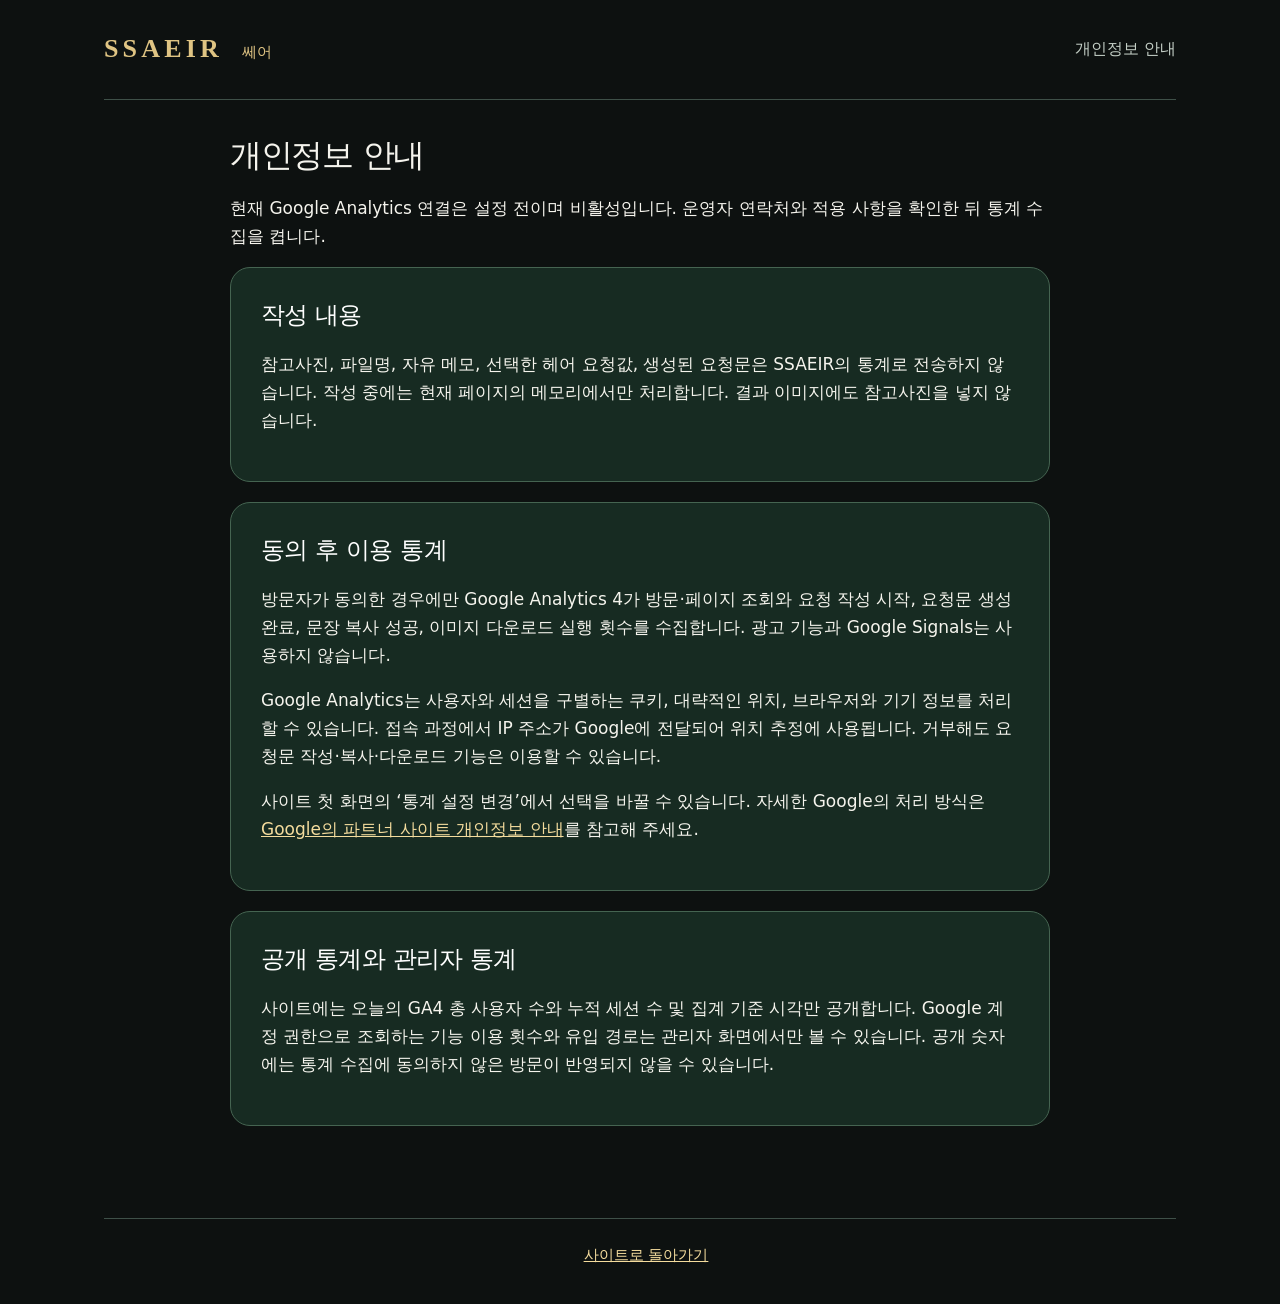
==== privacy.html @ 0998d37b "Build SSAEIR MVP with private GA4 admin and public counts" ====
﻿<!doctype html>
<html lang="ko">
<head>
  <meta charset="utf-8">
  <meta name="viewport" content="width=device-width, initial-scale=1">
  <meta name="color-scheme" content="dark">
  <meta http-equiv="Content-Security-Policy" content="default-src 'self'; script-src 'none'; style-src 'self'; img-src 'self'; connect-src 'none'; font-src 'self'; object-src 'none'; base-uri 'self'; form-action 'none'">
  <title>SSAEIR 개인정보 안내</title>
  <link rel="stylesheet" href="./styles.css">
</head>
<body>
  <div class="site-shell">
    <header class="site-header"><a class="brand brand-link" href="./index.html">SSAEIR <span>쎄어</span></a><p>개인정보 안내</p></header>
    <main class="privacy-main">
      <h1>개인정보 안내</h1>
      <p>현재 Google Analytics 연결은 설정 전이며 비활성입니다. 운영자 연락처와 적용 사항을 확인한 뒤 통계 수집을 켭니다.</p>
      <section class="card">
        <h2>작성 내용</h2>
        <p>참고사진, 파일명, 자유 메모, 선택한 헤어 요청값, 생성된 요청문은 SSAEIR의 통계로 전송하지 않습니다. 작성 중에는 현재 페이지의 메모리에서만 처리합니다. 결과 이미지에도 참고사진을 넣지 않습니다.</p>
      </section>
      <section class="card">
        <h2>동의 후 이용 통계</h2>
        <p>방문자가 동의한 경우에만 Google Analytics 4가 방문·페이지 조회와 요청 작성 시작, 요청문 생성 완료, 문장 복사 성공, 이미지 다운로드 실행 횟수를 수집합니다. 광고 기능과 Google Signals는 사용하지 않습니다.</p>
        <p>Google Analytics는 사용자와 세션을 구별하는 쿠키, 대략적인 위치, 브라우저와 기기 정보를 처리할 수 있습니다. 접속 과정에서 IP 주소가 Google에 전달되어 위치 추정에 사용됩니다. 거부해도 요청문 작성·복사·다운로드 기능은 이용할 수 있습니다.</p>
        <p>사이트 첫 화면의 ‘통계 설정 변경’에서 선택을 바꿀 수 있습니다. 자세한 Google의 처리 방식은 <a href="https://policies.google.com/technologies/partner-sites?hl=ko">Google의 파트너 사이트 개인정보 안내</a>를 참고해 주세요.</p>
      </section>
      <section class="card">
        <h2>공개 통계와 관리자 통계</h2>
        <p>사이트에는 오늘의 GA4 총 사용자 수와 누적 세션 수 및 집계 기준 시각만 공개합니다. Google 계정 권한으로 조회하는 기능 이용 횟수와 유입 경로는 관리자 화면에서만 볼 수 있습니다. 공개 숫자에는 통계 수집에 동의하지 않은 방문이 반영되지 않을 수 있습니다.</p>
      </section>
    </main>
    <footer class="site-footer"><a href="./index.html">사이트로 돌아가기</a></footer>
  </div>
</body>
</html>
---- styles.css ----
:root{font-family:"Malgun Gothic","Apple SD Gothic Neo",system-ui,sans-serif;color:#f5f4ed;background:#0d1110;font-synthesis:none}
*{box-sizing:border-box}
html{scroll-behavior:smooth}
body{margin:0;min-width:320px;line-height:1.65}
button,input,textarea{font:inherit}
button{cursor:pointer}
[hidden]{display:none!important}
.site-shell{max-width:1120px;margin:auto;padding:0 24px}
.site-header{display:flex;align-items:center;justify-content:space-between;gap:20px;padding:28px 0;border-bottom:1px solid #3e5048}
.brand{font-family:Georgia,"Times New Roman",serif;letter-spacing:.16em;color:#dfc483;font-weight:700;font-size:26px;white-space:nowrap}
.brand span{font-family:"Malgun Gothic","Apple SD Gothic Neo",system-ui,sans-serif;font-size:15px;letter-spacing:.02em;margin-left:8px}
.site-header p{margin:0;color:#c3cec5;font-size:16px;text-align:right}
main{padding:34px 0 72px}
.steps{display:flex;gap:8px;margin:0 0 48px}
.step{flex:1;min-width:0;text-align:center;border:1px solid #3b5046;border-radius:999px;padding:10px 8px;color:#bac9bd;font-size:16px;font-weight:700}
.step.is-current{border-color:#dbbf78;background:#293c32;color:#fff3ce}
.screen{max-width:960px;margin:0 auto}
.screen-intro{margin-bottom:34px}
.eyebrow{color:#dfc483;font-size:15px;letter-spacing:.16em;font-weight:700;margin:0 0 8px}
h1,h2,p{overflow-wrap:anywhere}
h1{font-size:clamp(28px,4vw,32px);line-height:1.35;margin:0 0 14px;letter-spacing:-.04em}
.screen-intro>p:last-child{font-size:18px;color:#d1dbd3;margin:0}
h2,legend,.section-label{font-size:clamp(22px,3vw,24px);line-height:1.45;font-weight:700;letter-spacing:-.03em;color:#fff;margin:0 0 10px}
fieldset{border:0;padding:0;margin:0;min-width:0}
legend{padding:0}
.card{background:#172b22;border:1px solid #456451;border-radius:20px;padding:30px;margin:0 0 20px}
.field-help{font-size:16px;color:#d3dfd4;margin:0 0 18px;line-height:1.6}
.flow-graphic{display:grid;grid-template-columns:repeat(3,1fr);gap:12px;margin:0 0 22px}
.flow-graphic>div{min-height:142px;border:1px solid #50674f;background:#1c3026;border-radius:18px;padding:18px;display:flex;flex-direction:column;justify-content:space-between}
.flow-graphic strong{font-size:19px;line-height:1.3;color:#fff}
.flow-graphic span:last-child{font-size:16px;color:#cbd8c9}
.flow-number{font-family:Georgia,serif;font-size:24px;color:#e4c77c;line-height:1}
.choice-grid{display:grid;gap:12px}
.choice-grid.one{grid-template-columns:1fr}
.choice-grid.two{grid-template-columns:repeat(2,minmax(0,1fr))}
.choice-grid.three{grid-template-columns:repeat(3,minmax(0,1fr))}
.choice{position:relative;display:block;min-width:0}
.choice input{position:absolute;opacity:0;width:1px;height:1px}
.choice span{display:flex;align-items:center;min-height:60px;padding:12px 16px;background:#203b2b;border:2px solid #648270;border-radius:13px;color:#f3f6ee;font-size:18px;line-height:1.4;overflow-wrap:anywhere}
.choice span::before{content:"";width:20px;height:20px;flex:none;border:2px solid #abc4ac;border-radius:6px;margin-right:12px}
.choice input[type=radio]+span::before{border-radius:50%}
.choice input:checked+span{background:#344e31;border-color:#edce82;color:#fff}
.choice input:checked+span::before{content:"✓";display:grid;place-items:center;background:#f2d58d;border-color:#f2d58d;color:#101a13;font-size:16px;font-weight:900}
.choice input:focus-visible+span{outline:3px solid #f8e7ad;outline-offset:3px}
.button{border:2px solid transparent;border-radius:12px;min-height:54px;padding:11px 22px;font-size:18px;font-weight:700;line-height:1.3;text-align:center;display:inline-flex;align-items:center;justify-content:center;text-decoration:none}
.button-primary{color:#161b14;background:#dfc483;border-color:#dfc483}
.button-primary:hover{background:#f3d99b;border-color:#f3d99b}
.button-secondary{color:#f7f4e9;background:#21382b;border-color:#8da991}
.button-secondary:hover{background:#31513c}
.button-plain{color:#f7e1a4;background:transparent;border-color:#8da991}
.button:hover,.choice:hover span{filter:brightness(1.09)}
.button:focus-visible,input:focus-visible,textarea:focus-visible,select:focus-visible,summary:focus-visible{outline:3px solid #f8e7ad;outline-offset:3px}
.photo-actions,.screen-actions{display:flex;align-items:center;gap:12px;flex-wrap:wrap}
.photo-actions{margin-bottom:18px}
#photo-input{position:absolute;inset:0;width:100%;height:100%;opacity:0;cursor:pointer}
.file-button{cursor:pointer;position:relative;overflow:hidden}
.file-button:focus-within{outline:3px solid #f8e7ad;outline-offset:3px}
.photo-preview{display:flex;align-items:center;gap:16px;padding:14px;border:1px solid #648270;border-radius:12px;min-width:0}
.photo-preview img{width:96px;height:96px;object-fit:cover;border-radius:8px}
.photo-preview span{font-size:16px;overflow-wrap:anywhere}
.form-error{color:#ffe1aa;background:#472f25;border:1px solid #d3a456;border-radius:10px;padding:12px 16px;font-size:17px}
.screen-actions{margin-top:28px}
.screen-actions.end{justify-content:flex-end}
.inline-field{margin-top:18px}
.inline-field label,.detail-label{display:block;font-size:18px;font-weight:700;margin-bottom:9px}
input[type=text],textarea{width:100%;background:#0f1d17;border:2px solid #729178;border-radius:11px;color:#fff;padding:13px 15px;font-size:18px;line-height:1.55}
textarea{resize:vertical;min-height:132px}
input::placeholder,textarea::placeholder{color:#adbaae}
.detail-block{border-top:1px solid #47644e;padding:22px 0}
.detail-block:first-child{border-top:0;padding-top:3px}
.detail-top{display:flex;gap:14px;align-items:center;justify-content:space-between}
.detail-top h3{margin:0;font-size:20px;line-height:1.4}
.detail-toggle{background:#243f2e;color:#f6f7ed;border:2px solid #8da991;border-radius:10px;min-height:48px;padding:8px 15px;font-size:17px;font-weight:700;white-space:nowrap}
.detail-toggle[aria-expanded=true]{border-color:#edce82;background:#3a5234;color:#fff4d4}
.detail-body{padding-top:18px}
.detail-body .choice-grid{margin-bottom:18px}
.priority-box{border:1px solid #5b755d;border-radius:12px;padding:14px;background:#203629}
.priority-box .detail-label{color:#f8e19a;margin:0 0 10px}
.priority-box .choice span{min-height:52px;font-size:17px}
.result-card{border:2px solid #dfc483;border-radius:20px;background:#20372a;padding:28px 30px;margin-bottom:20px}
.result-heading{color:#f4dc9d;font-size:17px;font-weight:700;margin-bottom:14px}
.result-speech{font-size:clamp(22px,3vw,24px);line-height:1.75;margin:0;white-space:pre-wrap;overflow-wrap:anywhere}
.result-section ul{padding-left:1.4em;margin:0;font-size:18px}
.result-section li+li{margin-top:8px}
.result-section p{font-size:18px;margin:0}
.result-section .field-help{font-size:16px;margin-top:12px}
.preserve-lines{white-space:pre-wrap;overflow-wrap:anywhere}
#result-photo{display:block;max-width:100%;max-height:420px;object-fit:contain;border-radius:9px;background:#0b1710}
.action-status{font-size:17px;min-height:1.65em;color:#f3da98;margin:16px 0 0}
.result-actions{margin-top:12px}
.save-note{margin-top:14px}
.site-footer{border-top:1px solid #3e5048;padding:24px 0 36px;text-align:center;color:#bacabb;font-size:15px}
@media(max-width:700px){.site-shell{padding:0 16px}.site-header{padding:20px 0;align-items:flex-start;flex-direction:column;gap:3px}.site-header p{text-align:left}.steps{margin:0 0 30px}.step{font-size:13px;padding:9px 3px}.card,.result-card{padding:22px 18px;border-radius:16px}.flow-graphic{grid-template-columns:minmax(0,1fr);gap:8px}.flow-graphic>div{min-width:0;min-height:70px;display:grid;grid-template-columns:42px minmax(0,1fr);align-items:center;gap:2px 8px;padding:12px 16px}.flow-graphic .flow-number{grid-row:span 2}.flow-graphic strong{font-size:18px}.flow-graphic span:last-child{font-size:15px}.choice-grid.three{grid-template-columns:1fr}.screen-actions .button{flex:1}.result-actions .button{flex:1 1 100%}}
@media(max-width:460px){.choice-grid.two{grid-template-columns:1fr}.detail-top{align-items:flex-start;flex-direction:column}.detail-toggle{width:100%}.photo-actions .button{width:100%}}

.brand-link{text-decoration:none}
.public-stats{max-width:960px;margin:0 auto 30px;padding:20px 24px;border:1px solid #526e56;border-radius:18px;background:#182a21;display:grid;grid-template-columns:repeat(2,minmax(0,1fr));gap:8px 22px}
.public-stats>div{display:flex;flex-direction:column}
.public-stats>div span,.admin-metrics span{color:#d1dbd3;font-size:15px}
.public-stats strong,.admin-metrics strong{font-size:28px;line-height:1.3;color:#f4dc9d}
.stats-note{grid-column:1/-1;margin:0;color:#c2d0c4;font-size:14px}
.consent-box{max-width:960px;margin:0 auto 22px;padding:20px 24px;background:#23382b;border:1px solid #a0b99c;border-radius:16px}
.consent-box p{margin:0 0 14px}
.consent-actions{display:flex;gap:10px;flex-wrap:wrap}
a{color:#f4dc9d}
.site-footer a,.footer-button{margin-left:12px}
.footer-button{border:0;background:none;color:#f4dc9d;text-decoration:underline;cursor:pointer;padding:0;font-size:inherit}
.admin-main{max-width:960px;margin:0 auto}
.admin-main .card>p:first-child{margin-top:0}
.admin-metrics{display:grid;grid-template-columns:repeat(3,minmax(0,1fr));gap:12px;margin:18px 0}
.admin-metrics>div{display:flex;flex-direction:column;gap:6px;padding:16px;border:1px solid #5b755d;border-radius:12px;background:#203629}
select{width:100%;max-width:280px;background:#0f1d17;border:2px solid #729178;border-radius:11px;color:#fff;padding:12px;font:inherit}
.table-wrap{overflow-x:auto}
table{width:100%;border-collapse:collapse;text-align:left}
th,td{padding:10px 12px;border-bottom:1px solid #47644e}
th:last-child,td:last-child{text-align:right}
.privacy-main{max-width:820px;margin:0 auto}
.privacy-main p,.privacy-main li{font-size:17px}
@media(max-width:700px){.admin-metrics{grid-template-columns:1fr 1fr}.public-stats{padding:18px}.site-footer a,.footer-button{display:inline-block;margin:4px 8px}}
@media(max-width:460px){.admin-metrics{grid-template-columns:1fr}.public-stats{grid-template-columns:1fr}}
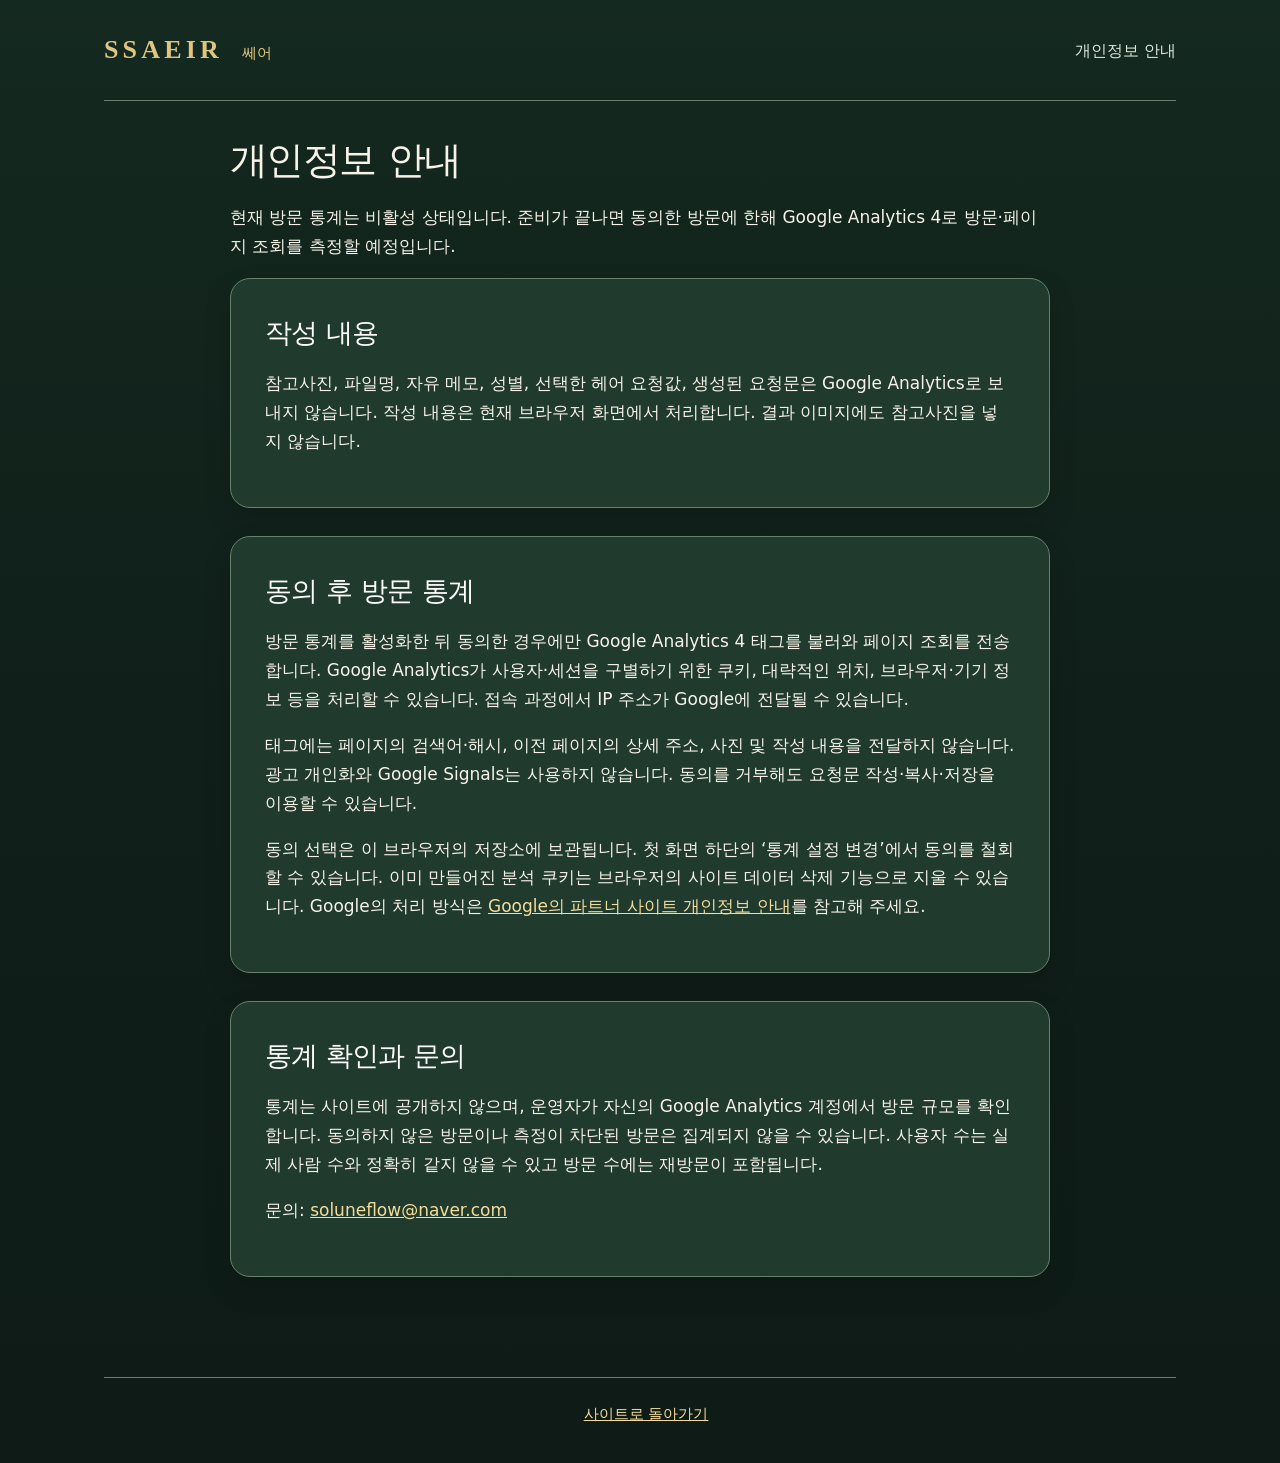
==== commit 8bedb9da: "Redesign SSAEIR request flow and simplify visitor analytics" ====
--- a/privacy.html
+++ b/privacy.html
@@ -1,4 +1,4 @@
-﻿<!doctype html>
+<!doctype html>
 <html lang="ko">
 <head>
   <meta charset="utf-8">
@@ -13,23 +13,24 @@
     <header class="site-header"><a class="brand brand-link" href="./index.html">SSAEIR <span>쎄어</span></a><p>개인정보 안내</p></header>
     <main class="privacy-main">
       <h1>개인정보 안내</h1>
-      <p>현재 Google Analytics 연결은 설정 전이며 비활성입니다. 운영자 연락처와 적용 사항을 확인한 뒤 통계 수집을 켭니다.</p>
+      <p>현재 방문 통계는 비활성 상태입니다. 준비가 끝나면 동의한 방문에 한해 Google Analytics 4로 방문·페이지 조회를 측정할 예정입니다.</p>
       <section class="card">
         <h2>작성 내용</h2>
-        <p>참고사진, 파일명, 자유 메모, 선택한 헤어 요청값, 생성된 요청문은 SSAEIR의 통계로 전송하지 않습니다. 작성 중에는 현재 페이지의 메모리에서만 처리합니다. 결과 이미지에도 참고사진을 넣지 않습니다.</p>
+        <p>참고사진, 파일명, 자유 메모, 성별, 선택한 헤어 요청값, 생성된 요청문은 Google Analytics로 보내지 않습니다. 작성 내용은 현재 브라우저 화면에서 처리합니다. 결과 이미지에도 참고사진을 넣지 않습니다.</p>
       </section>
       <section class="card">
-        <h2>동의 후 이용 통계</h2>
-        <p>방문자가 동의한 경우에만 Google Analytics 4가 방문·페이지 조회와 요청 작성 시작, 요청문 생성 완료, 문장 복사 성공, 이미지 다운로드 실행 횟수를 수집합니다. 광고 기능과 Google Signals는 사용하지 않습니다.</p>
-        <p>Google Analytics는 사용자와 세션을 구별하는 쿠키, 대략적인 위치, 브라우저와 기기 정보를 처리할 수 있습니다. 접속 과정에서 IP 주소가 Google에 전달되어 위치 추정에 사용됩니다. 거부해도 요청문 작성·복사·다운로드 기능은 이용할 수 있습니다.</p>
-        <p>사이트 첫 화면의 ‘통계 설정 변경’에서 선택을 바꿀 수 있습니다. 자세한 Google의 처리 방식은 <a href="https://policies.google.com/technologies/partner-sites?hl=ko">Google의 파트너 사이트 개인정보 안내</a>를 참고해 주세요.</p>
+        <h2>동의 후 방문 통계</h2>
+        <p>방문 통계를 활성화한 뒤 동의한 경우에만 Google Analytics 4 태그를 불러와 페이지 조회를 전송합니다. Google Analytics가 사용자·세션을 구별하기 위한 쿠키, 대략적인 위치, 브라우저·기기 정보 등을 처리할 수 있습니다. 접속 과정에서 IP 주소가 Google에 전달될 수 있습니다.</p>
+        <p>태그에는 페이지의 검색어·해시, 이전 페이지의 상세 주소, 사진 및 작성 내용을 전달하지 않습니다. 광고 개인화와 Google Signals는 사용하지 않습니다. 동의를 거부해도 요청문 작성·복사·저장을 이용할 수 있습니다.</p>
+        <p>동의 선택은 이 브라우저의 저장소에 보관됩니다. 첫 화면 하단의 ‘통계 설정 변경’에서 동의를 철회할 수 있습니다. 이미 만들어진 분석 쿠키는 브라우저의 사이트 데이터 삭제 기능으로 지울 수 있습니다. Google의 처리 방식은 <a href="https://policies.google.com/technologies/partner-sites?hl=ko">Google의 파트너 사이트 개인정보 안내</a>를 참고해 주세요.</p>
       </section>
       <section class="card">
-        <h2>공개 통계와 관리자 통계</h2>
-        <p>사이트에는 오늘의 GA4 총 사용자 수와 누적 세션 수 및 집계 기준 시각만 공개합니다. Google 계정 권한으로 조회하는 기능 이용 횟수와 유입 경로는 관리자 화면에서만 볼 수 있습니다. 공개 숫자에는 통계 수집에 동의하지 않은 방문이 반영되지 않을 수 있습니다.</p>
+        <h2>통계 확인과 문의</h2>
+        <p>통계는 사이트에 공개하지 않으며, 운영자가 자신의 Google Analytics 계정에서 방문 규모를 확인합니다. 동의하지 않은 방문이나 측정이 차단된 방문은 집계되지 않을 수 있습니다. 사용자 수는 실제 사람 수와 정확히 같지 않을 수 있고 방문 수에는 재방문이 포함됩니다.</p>
+        <p>문의: <a href="mailto:soluneflow@naver.com">soluneflow@naver.com</a></p>
       </section>
     </main>
     <footer class="site-footer"><a href="./index.html">사이트로 돌아가기</a></footer>
   </div>
 </body>
-</html>
+</html>
--- a/styles.css
+++ b/styles.css
@@ -36,8 +36,8 @@
 .choice-grid.three{grid-template-columns:repeat(3,minmax(0,1fr))}
 .choice{position:relative;display:block;min-width:0}
 .choice input{position:absolute;opacity:0;width:1px;height:1px}
-.choice span{display:flex;align-items:center;min-height:60px;padding:12px 16px;background:#203b2b;border:2px solid #648270;border-radius:13px;color:#f3f6ee;font-size:18px;line-height:1.4;overflow-wrap:anywhere}
-.choice span::before{content:"";width:20px;height:20px;flex:none;border:2px solid #abc4ac;border-radius:6px;margin-right:12px}
+.choice > span{display:flex;align-items:center;min-height:60px;padding:12px 16px;background:#203b2b;border:2px solid #648270;border-radius:13px;color:#f3f6ee;font-size:18px;line-height:1.4;overflow-wrap:anywhere}
+.choice > span::before{content:"";width:20px;height:20px;flex:none;border:2px solid #abc4ac;border-radius:6px;margin-right:12px}
 .choice input[type=radio]+span::before{border-radius:50%}
 .choice input:checked+span{background:#344e31;border-color:#edce82;color:#fff}
 .choice input:checked+span::before{content:"✓";display:grid;place-items:center;background:#f2d58d;border-color:#f2d58d;color:#101a13;font-size:16px;font-weight:900}
@@ -48,7 +48,7 @@
 .button-secondary{color:#f7f4e9;background:#21382b;border-color:#8da991}
 .button-secondary:hover{background:#31513c}
 .button-plain{color:#f7e1a4;background:transparent;border-color:#8da991}
-.button:hover,.choice:hover span{filter:brightness(1.09)}
+.button:hover,.choice:hover > span{filter:brightness(1.09)}
 .button:focus-visible,input:focus-visible,textarea:focus-visible,select:focus-visible,summary:focus-visible{outline:3px solid #f8e7ad;outline-offset:3px}
 .photo-actions,.screen-actions{display:flex;align-items:center;gap:12px;flex-wrap:wrap}
 .photo-actions{margin-bottom:18px}
@@ -76,7 +76,7 @@
 .detail-body .choice-grid{margin-bottom:18px}
 .priority-box{border:1px solid #5b755d;border-radius:12px;padding:14px;background:#203629}
 .priority-box .detail-label{color:#f8e19a;margin:0 0 10px}
-.priority-box .choice span{min-height:52px;font-size:17px}
+.priority-box .choice > span{min-height:52px;font-size:17px}
 .result-card{border:2px solid #dfc483;border-radius:20px;background:#20372a;padding:28px 30px;margin-bottom:20px}
 .result-heading{color:#f4dc9d;font-size:17px;font-weight:700;margin-bottom:14px}
 .result-speech{font-size:clamp(22px,3vw,24px);line-height:1.75;margin:0;white-space:pre-wrap;overflow-wrap:anywhere}
@@ -118,3 +118,62 @@
 .privacy-main p,.privacy-main li{font-size:17px}
 @media(max-width:700px){.admin-metrics{grid-template-columns:1fr 1fr}.public-stats{padding:18px}.site-footer a,.footer-button{display:inline-block;margin:4px 8px}}
 @media(max-width:460px){.admin-metrics{grid-template-columns:1fr}.public-stats{grid-template-columns:1fr}}
+
+/* 화면 개편: 딥 그린 배경과 선택 중심의 접힌 카드 */
+:root{color:#f7f3e8;background:#101f1a}
+body{background:linear-gradient(180deg,#14291f 0,#101f1a 48%,#0e1b16 100%);font-size:18px;line-height:1.7}
+.site-header,.site-footer{border-color:#66816b}
+.site-header p,.screen-intro>p:last-child,.field-help,.site-footer{color:#dce7dc}
+h1{font-size:clamp(30px,4vw,38px)}
+h2,legend,.section-label{font-size:clamp(24px,3vw,27px)}
+.card{background:#203b2d;border-color:#66836a;padding:34px;margin-bottom:28px;box-shadow:0 12px 28px rgba(0,0,0,.15)}
+.flow-graphic>div{background:#274535;border-color:#789276}
+.choice-grid{gap:16px}
+.choice > span{min-height:68px;background:#2c4939;border-color:#829b83;color:#fbf8ef;font-size:19px;padding:16px 18px}
+.choice input:checked + span{background:#456247;border-color:#e6c77f;color:#fff8e7;box-shadow:inset 0 0 0 1px #e6c77f}
+.choice-copy{display:flex;flex-direction:column;gap:2px}
+.choice-copy strong{font-size:19px;font-weight:700}
+.choice-copy small{font-size:15px;color:#dce8d9;line-height:1.45}
+.choice-illustrated > .choice-face{min-height:170px;flex-direction:column;align-items:flex-start;justify-content:center;gap:10px}
+.choice-illustrated > .choice-face::before{display:none}
+.choice-graphic{width:100%;min-height:76px;display:flex;align-items:center;justify-content:center;color:#efd694}
+.choice-graphic svg{display:block;width:104px;height:76px}
+.choice-illustrated input:checked + .choice-face .choice-graphic{color:#ffe9aa}
+.selection-summary{display:inline-block;margin:0 0 24px;padding:10px 17px;background:#2b4837;border:1px solid #9db294;border-radius:999px;color:#f8e6aa;font-size:17px;font-weight:700}
+.service-card h2{padding-bottom:16px;margin-bottom:4px;border-bottom:1px solid #6a866d;color:#f5dda0}
+.detail-block{border-top:1px solid #6a866d;padding:24px 0}
+.detail-top{display:grid;grid-template-columns:minmax(0,1fr) auto auto;gap:10px 14px;align-items:center}
+.detail-top h3{grid-column:1/-1;font-size:21px}
+.detail-summary{grid-column:1;min-width:0;color:#f7f3e8;font-size:18px;overflow-wrap:anywhere}
+.detail-toggle,.priority-toggle{min-height:48px;padding:8px 15px;border-radius:10px;font-size:17px;font-weight:700;white-space:nowrap}
+.detail-toggle{background:#365541;border:2px solid #a9bea5;color:#fff9ec}
+.detail-toggle[aria-expanded=true]{background:#496747;border-color:#e6c77f;color:#fff2c8}
+.priority-toggle{border:2px solid #94ab91;background:#284535;color:#f4e6ba;cursor:pointer}
+.priority-toggle[aria-pressed=true]{background:#665c35;border-color:#e6c77f;color:#fff4d3}
+.detail-body{padding:20px 0 4px}
+.detail-body .choice-grid{margin-bottom:18px}
+.inline-field .button{margin-top:14px}
+.button-reset{background:transparent;border-color:#afbcaa;color:#e2e8da}
+.button-reset:hover{background:#314738}
+.result-card{background:#284635;border-color:#e6c77f;padding:34px}
+.result-heading{font-size:20px;color:#f8de9f}
+.result-speech{font-size:clamp(23px,3vw,27px);line-height:1.8}
+.result-section{border-left:4px solid #d9bd76}
+.form-error{font-size:18px}
+@media(max-width:700px){
+  .card,.result-card{padding:25px 20px}
+  .choice > span{font-size:18px}
+  .choice-copy strong{font-size:18px}
+  .choice-illustrated > .choice-face{min-height:154px}
+  .screen-actions .button{flex:1 1 100%}
+  .detail-top{grid-template-columns:minmax(0,1fr) auto}
+  .detail-summary{grid-column:1/-1}
+  .detail-toggle{width:auto}
+  .priority-toggle{grid-column:2}
+}
+@media(max-width:460px){
+  .choice-grid.two{grid-template-columns:1fr}
+  .detail-top{grid-template-columns:1fr 1fr}
+  .detail-top h3,.detail-summary{grid-column:1/-1}
+  .detail-toggle,.priority-toggle{width:100%}
+}
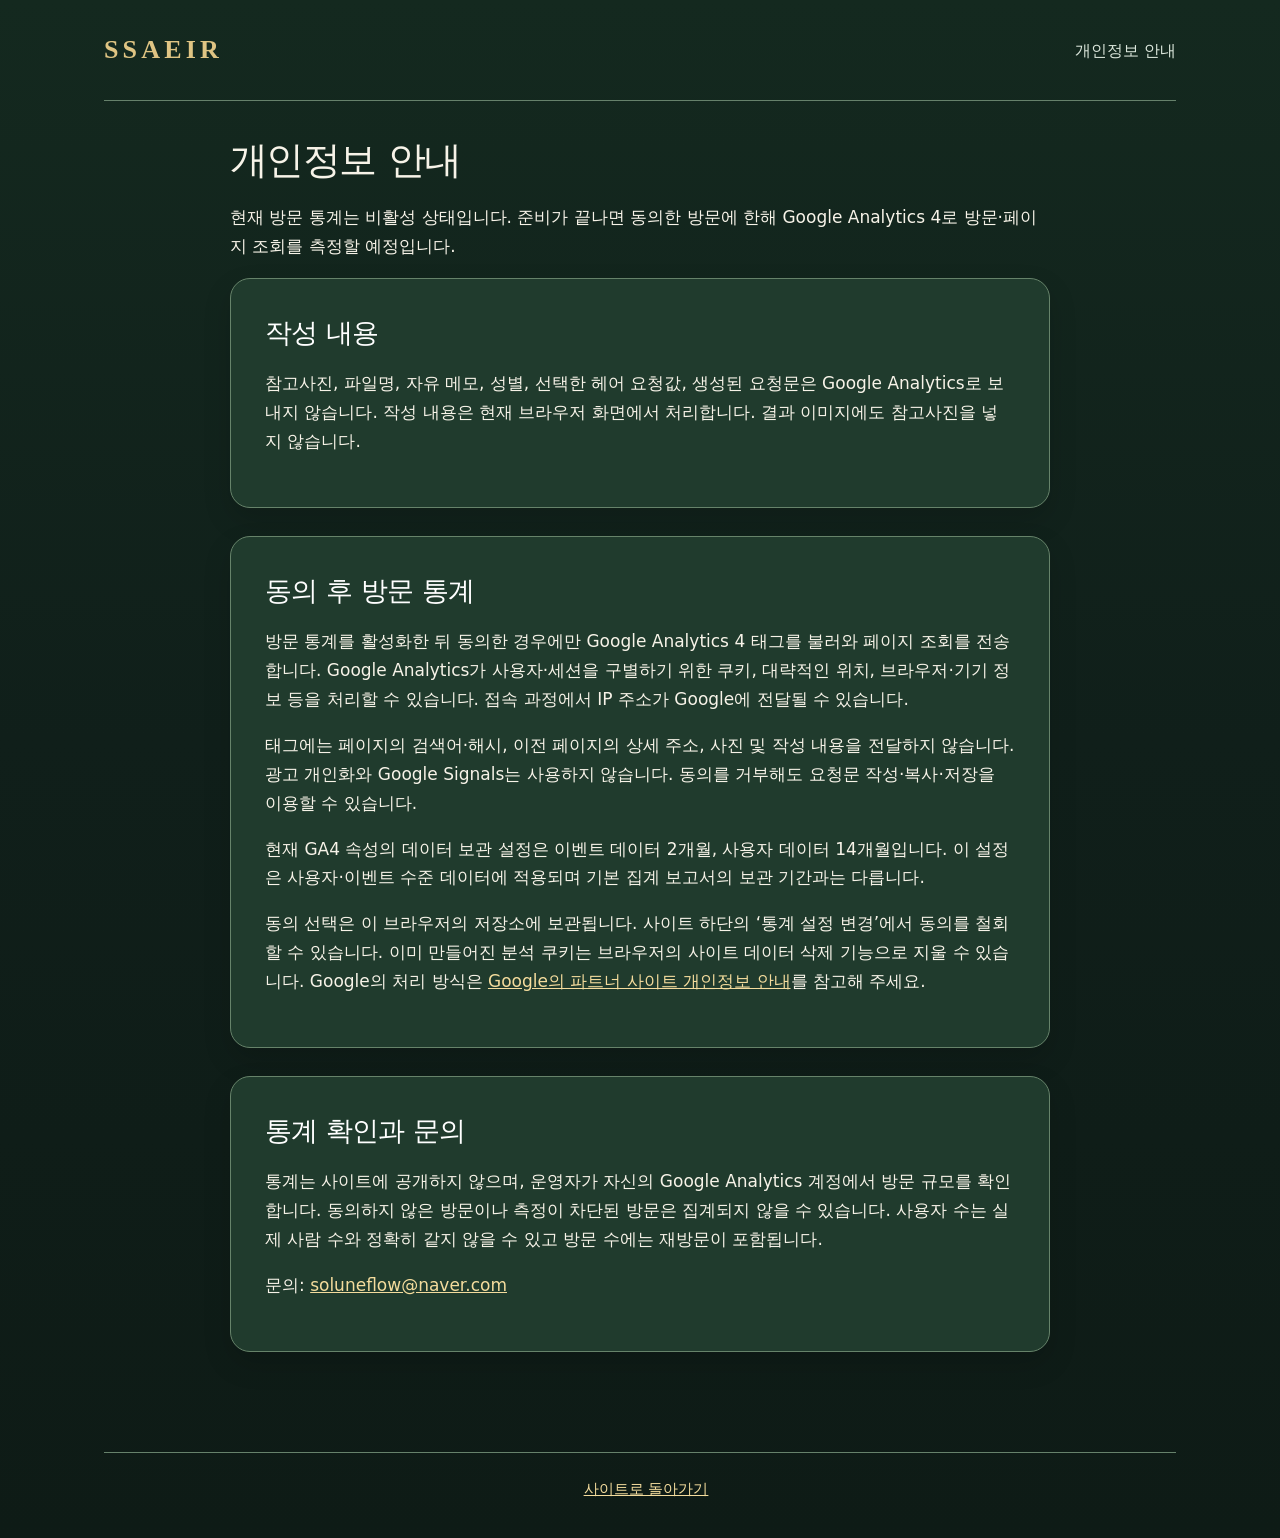
==== commit 65566796: "Add introduction page and improve request wording" ====
--- a/privacy.html
+++ b/privacy.html
@@ -10,7 +10,7 @@
 </head>
 <body>
   <div class="site-shell">
-    <header class="site-header"><a class="brand brand-link" href="./index.html">SSAEIR <span>쎄어</span></a><p>개인정보 안내</p></header>
+    <header class="site-header"><a class="brand brand-link" href="./index.html">SSAEIR</a><p>개인정보 안내</p></header>
     <main class="privacy-main">
       <h1>개인정보 안내</h1>
       <p>현재 방문 통계는 비활성 상태입니다. 준비가 끝나면 동의한 방문에 한해 Google Analytics 4로 방문·페이지 조회를 측정할 예정입니다.</p>
@@ -22,7 +22,8 @@
         <h2>동의 후 방문 통계</h2>
         <p>방문 통계를 활성화한 뒤 동의한 경우에만 Google Analytics 4 태그를 불러와 페이지 조회를 전송합니다. Google Analytics가 사용자·세션을 구별하기 위한 쿠키, 대략적인 위치, 브라우저·기기 정보 등을 처리할 수 있습니다. 접속 과정에서 IP 주소가 Google에 전달될 수 있습니다.</p>
         <p>태그에는 페이지의 검색어·해시, 이전 페이지의 상세 주소, 사진 및 작성 내용을 전달하지 않습니다. 광고 개인화와 Google Signals는 사용하지 않습니다. 동의를 거부해도 요청문 작성·복사·저장을 이용할 수 있습니다.</p>
-        <p>동의 선택은 이 브라우저의 저장소에 보관됩니다. 첫 화면 하단의 ‘통계 설정 변경’에서 동의를 철회할 수 있습니다. 이미 만들어진 분석 쿠키는 브라우저의 사이트 데이터 삭제 기능으로 지울 수 있습니다. Google의 처리 방식은 <a href="https://policies.google.com/technologies/partner-sites?hl=ko">Google의 파트너 사이트 개인정보 안내</a>를 참고해 주세요.</p>
+        <p>현재 GA4 속성의 데이터 보관 설정은 이벤트 데이터 2개월, 사용자 데이터 14개월입니다. 이 설정은 사용자·이벤트 수준 데이터에 적용되며 기본 집계 보고서의 보관 기간과는 다릅니다.</p>
+        <p>동의 선택은 이 브라우저의 저장소에 보관됩니다. 사이트 하단의 ‘통계 설정 변경’에서 동의를 철회할 수 있습니다. 이미 만들어진 분석 쿠키는 브라우저의 사이트 데이터 삭제 기능으로 지울 수 있습니다. Google의 처리 방식은 <a href="https://policies.google.com/technologies/partner-sites?hl=ko">Google의 파트너 사이트 개인정보 안내</a>를 참고해 주세요.</p>
       </section>
       <section class="card">
         <h2>통계 확인과 문의</h2>
--- a/styles.css
+++ b/styles.css
@@ -25,11 +25,6 @@
 legend{padding:0}
 .card{background:#172b22;border:1px solid #456451;border-radius:20px;padding:30px;margin:0 0 20px}
 .field-help{font-size:16px;color:#d3dfd4;margin:0 0 18px;line-height:1.6}
-.flow-graphic{display:grid;grid-template-columns:repeat(3,1fr);gap:12px;margin:0 0 22px}
-.flow-graphic>div{min-height:142px;border:1px solid #50674f;background:#1c3026;border-radius:18px;padding:18px;display:flex;flex-direction:column;justify-content:space-between}
-.flow-graphic strong{font-size:19px;line-height:1.3;color:#fff}
-.flow-graphic span:last-child{font-size:16px;color:#cbd8c9}
-.flow-number{font-family:Georgia,serif;font-size:24px;color:#e4c77c;line-height:1}
 .choice-grid{display:grid;gap:12px}
 .choice-grid.one{grid-template-columns:1fr}
 .choice-grid.two{grid-template-columns:repeat(2,minmax(0,1fr))}
@@ -90,7 +85,7 @@
 .result-actions{margin-top:12px}
 .save-note{margin-top:14px}
 .site-footer{border-top:1px solid #3e5048;padding:24px 0 36px;text-align:center;color:#bacabb;font-size:15px}
-@media(max-width:700px){.site-shell{padding:0 16px}.site-header{padding:20px 0;align-items:flex-start;flex-direction:column;gap:3px}.site-header p{text-align:left}.steps{margin:0 0 30px}.step{font-size:13px;padding:9px 3px}.card,.result-card{padding:22px 18px;border-radius:16px}.flow-graphic{grid-template-columns:minmax(0,1fr);gap:8px}.flow-graphic>div{min-width:0;min-height:70px;display:grid;grid-template-columns:42px minmax(0,1fr);align-items:center;gap:2px 8px;padding:12px 16px}.flow-graphic .flow-number{grid-row:span 2}.flow-graphic strong{font-size:18px}.flow-graphic span:last-child{font-size:15px}.choice-grid.three{grid-template-columns:1fr}.screen-actions .button{flex:1}.result-actions .button{flex:1 1 100%}}
+@media(max-width:700px){.site-shell{padding:0 16px}.site-header{padding:20px 0;align-items:flex-start;flex-direction:column;gap:3px}.site-header p{text-align:left}.steps{margin:0 0 30px}.step{font-size:13px;padding:9px 3px}.card,.result-card{padding:22px 18px;border-radius:16px}.choice-grid.three{grid-template-columns:1fr}.screen-actions .button{flex:1}.result-actions .button{flex:1 1 100%}}
 @media(max-width:460px){.choice-grid.two{grid-template-columns:1fr}.detail-top{align-items:flex-start;flex-direction:column}.detail-toggle{width:100%}.photo-actions .button{width:100%}}
 
 .brand-link{text-decoration:none}
@@ -127,18 +122,9 @@
 h1{font-size:clamp(30px,4vw,38px)}
 h2,legend,.section-label{font-size:clamp(24px,3vw,27px)}
 .card{background:#203b2d;border-color:#66836a;padding:34px;margin-bottom:28px;box-shadow:0 12px 28px rgba(0,0,0,.15)}
-.flow-graphic>div{background:#274535;border-color:#789276}
 .choice-grid{gap:16px}
 .choice > span{min-height:68px;background:#2c4939;border-color:#829b83;color:#fbf8ef;font-size:19px;padding:16px 18px}
 .choice input:checked + span{background:#456247;border-color:#e6c77f;color:#fff8e7;box-shadow:inset 0 0 0 1px #e6c77f}
-.choice-copy{display:flex;flex-direction:column;gap:2px}
-.choice-copy strong{font-size:19px;font-weight:700}
-.choice-copy small{font-size:15px;color:#dce8d9;line-height:1.45}
-.choice-illustrated > .choice-face{min-height:170px;flex-direction:column;align-items:flex-start;justify-content:center;gap:10px}
-.choice-illustrated > .choice-face::before{display:none}
-.choice-graphic{width:100%;min-height:76px;display:flex;align-items:center;justify-content:center;color:#efd694}
-.choice-graphic svg{display:block;width:104px;height:76px}
-.choice-illustrated input:checked + .choice-face .choice-graphic{color:#ffe9aa}
 .selection-summary{display:inline-block;margin:0 0 24px;padding:10px 17px;background:#2b4837;border:1px solid #9db294;border-radius:999px;color:#f8e6aa;font-size:17px;font-weight:700}
 .service-card h2{padding-bottom:16px;margin-bottom:4px;border-bottom:1px solid #6a866d;color:#f5dda0}
 .detail-block{border-top:1px solid #6a866d;padding:24px 0}
@@ -164,7 +150,6 @@
   .card,.result-card{padding:25px 20px}
   .choice > span{font-size:18px}
   .choice-copy strong{font-size:18px}
-  .choice-illustrated > .choice-face{min-height:154px}
   .screen-actions .button{flex:1 1 100%}
   .detail-top{grid-template-columns:minmax(0,1fr) auto}
   .detail-summary{grid-column:1/-1}
@@ -176,4 +161,13 @@
   .detail-top{grid-template-columns:1fr 1fr}
   .detail-top h3,.detail-summary{grid-column:1/-1}
   .detail-toggle,.priority-toggle{width:100%}
-}+}
+/* 소개 화면과 단순한 텍스트 선택지 */
+.home-screen{max-width:900px}
+.home-hero{padding:clamp(36px,7vw,76px) clamp(24px,5vw,58px);background:#203b2d;border:1px solid #789276;border-radius:24px}
+.home-hero h1{max-width:760px;font-size:clamp(34px,5vw,50px);margin-bottom:20px}
+.home-hero>p:not(.eyebrow){max-width:680px;font-size:21px;color:#e5eee1;margin:0 0 30px}
+.home-info{padding:36px 10px 10px}
+.home-info ol{font-size:19px;line-height:1.9;padding-left:1.6em;margin:12px 0 20px}
+.home-info p{color:#dce7dc;font-size:17px}
+@media(max-width:700px){.home-hero{padding:32px 22px}.home-hero>p:not(.eyebrow){font-size:18px}.home-info{padding:28px 4px}}
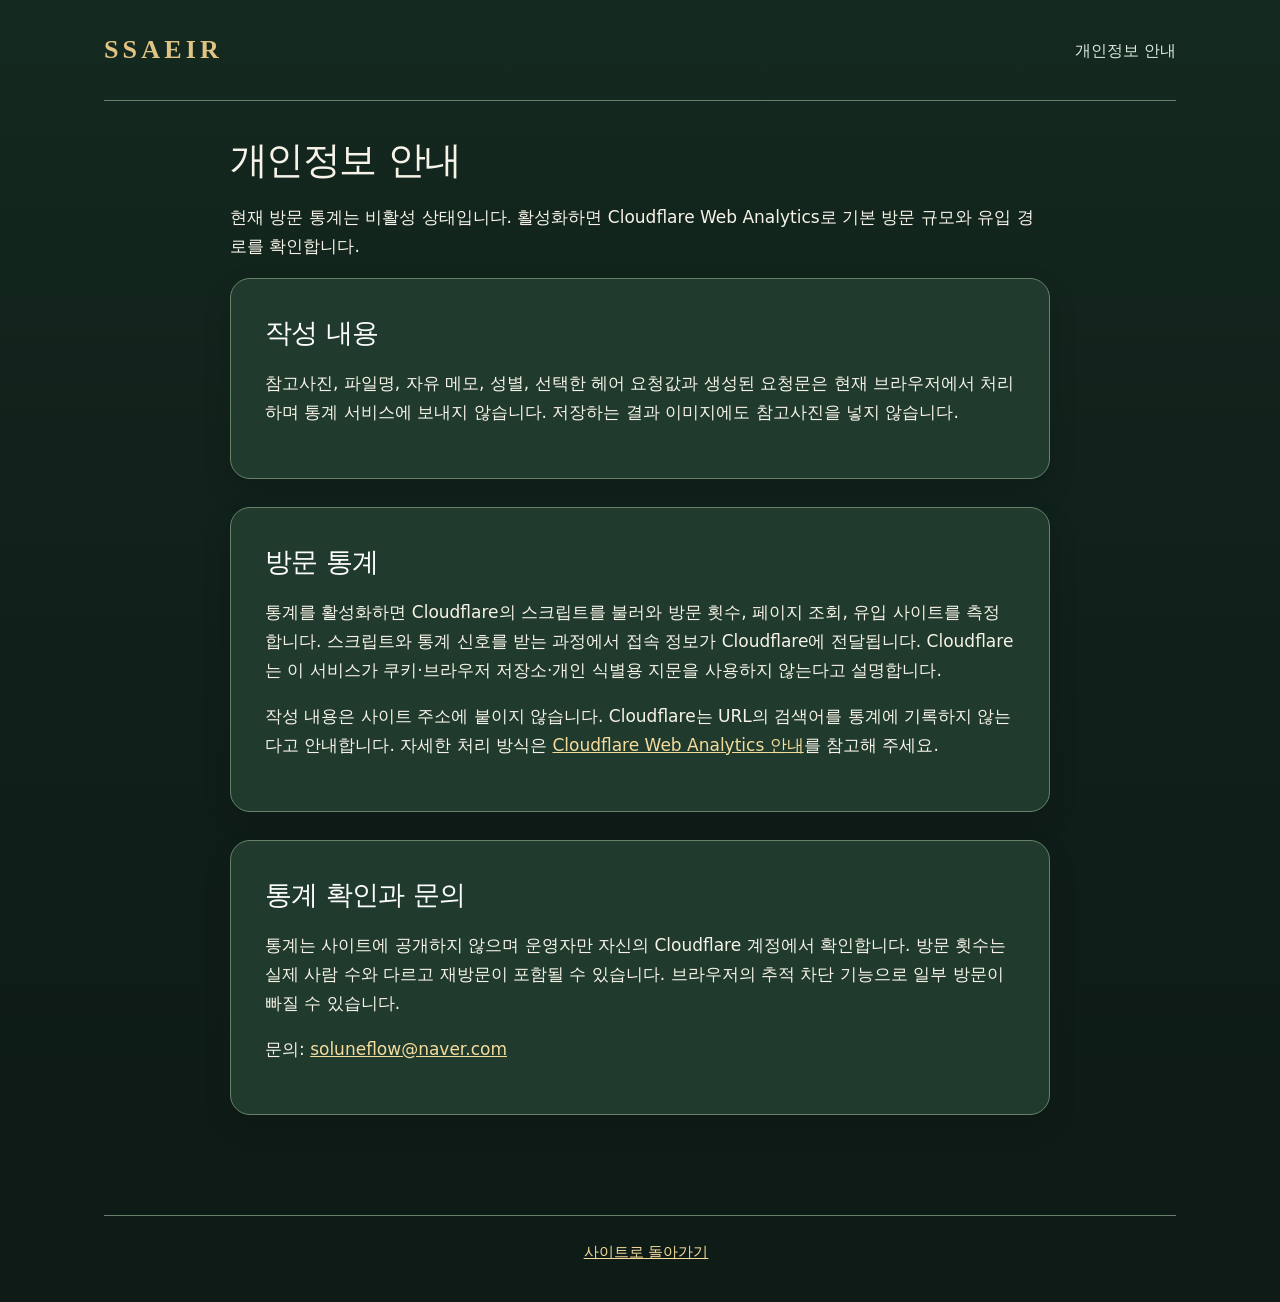
==== commit 23088e13: "Prepare simple privacy-focused visit analytics" ====
--- a/privacy.html
+++ b/privacy.html
@@ -13,21 +13,19 @@
     <header class="site-header"><a class="brand brand-link" href="./index.html">SSAEIR</a><p>개인정보 안내</p></header>
     <main class="privacy-main">
       <h1>개인정보 안내</h1>
-      <p>현재 방문 통계는 비활성 상태입니다. 준비가 끝나면 동의한 방문에 한해 Google Analytics 4로 방문·페이지 조회를 측정할 예정입니다.</p>
+      <p>현재 방문 통계는 비활성 상태입니다. 활성화하면 Cloudflare Web Analytics로 기본 방문 규모와 유입 경로를 확인합니다.</p>
       <section class="card">
         <h2>작성 내용</h2>
-        <p>참고사진, 파일명, 자유 메모, 성별, 선택한 헤어 요청값, 생성된 요청문은 Google Analytics로 보내지 않습니다. 작성 내용은 현재 브라우저 화면에서 처리합니다. 결과 이미지에도 참고사진을 넣지 않습니다.</p>
+        <p>참고사진, 파일명, 자유 메모, 성별, 선택한 헤어 요청값과 생성된 요청문은 현재 브라우저에서 처리하며 통계 서비스에 보내지 않습니다. 저장하는 결과 이미지에도 참고사진을 넣지 않습니다.</p>
       </section>
       <section class="card">
-        <h2>동의 후 방문 통계</h2>
-        <p>방문 통계를 활성화한 뒤 동의한 경우에만 Google Analytics 4 태그를 불러와 페이지 조회를 전송합니다. Google Analytics가 사용자·세션을 구별하기 위한 쿠키, 대략적인 위치, 브라우저·기기 정보 등을 처리할 수 있습니다. 접속 과정에서 IP 주소가 Google에 전달될 수 있습니다.</p>
-        <p>태그에는 페이지의 검색어·해시, 이전 페이지의 상세 주소, 사진 및 작성 내용을 전달하지 않습니다. 광고 개인화와 Google Signals는 사용하지 않습니다. 동의를 거부해도 요청문 작성·복사·저장을 이용할 수 있습니다.</p>
-        <p>현재 GA4 속성의 데이터 보관 설정은 이벤트 데이터 2개월, 사용자 데이터 14개월입니다. 이 설정은 사용자·이벤트 수준 데이터에 적용되며 기본 집계 보고서의 보관 기간과는 다릅니다.</p>
-        <p>동의 선택은 이 브라우저의 저장소에 보관됩니다. 사이트 하단의 ‘통계 설정 변경’에서 동의를 철회할 수 있습니다. 이미 만들어진 분석 쿠키는 브라우저의 사이트 데이터 삭제 기능으로 지울 수 있습니다. Google의 처리 방식은 <a href="https://policies.google.com/technologies/partner-sites?hl=ko">Google의 파트너 사이트 개인정보 안내</a>를 참고해 주세요.</p>
+        <h2>방문 통계</h2>
+        <p>통계를 활성화하면 Cloudflare의 스크립트를 불러와 방문 횟수, 페이지 조회, 유입 사이트를 측정합니다. 스크립트와 통계 신호를 받는 과정에서 접속 정보가 Cloudflare에 전달됩니다. Cloudflare는 이 서비스가 쿠키·브라우저 저장소·개인 식별용 지문을 사용하지 않는다고 설명합니다.</p>
+        <p>작성 내용은 사이트 주소에 붙이지 않습니다. Cloudflare는 URL의 검색어를 통계에 기록하지 않는다고 안내합니다. 자세한 처리 방식은 <a href="https://developers.cloudflare.com/web-analytics/about/">Cloudflare Web Analytics 안내</a>를 참고해 주세요.</p>
       </section>
       <section class="card">
         <h2>통계 확인과 문의</h2>
-        <p>통계는 사이트에 공개하지 않으며, 운영자가 자신의 Google Analytics 계정에서 방문 규모를 확인합니다. 동의하지 않은 방문이나 측정이 차단된 방문은 집계되지 않을 수 있습니다. 사용자 수는 실제 사람 수와 정확히 같지 않을 수 있고 방문 수에는 재방문이 포함됩니다.</p>
+        <p>통계는 사이트에 공개하지 않으며 운영자만 자신의 Cloudflare 계정에서 확인합니다. 방문 횟수는 실제 사람 수와 다르고 재방문이 포함될 수 있습니다. 브라우저의 추적 차단 기능으로 일부 방문이 빠질 수 있습니다.</p>
         <p>문의: <a href="mailto:soluneflow@naver.com">soluneflow@naver.com</a></p>
       </section>
     </main>
--- a/styles.css
+++ b/styles.css
@@ -69,9 +69,6 @@
 .detail-toggle[aria-expanded=true]{border-color:#edce82;background:#3a5234;color:#fff4d4}
 .detail-body{padding-top:18px}
 .detail-body .choice-grid{margin-bottom:18px}
-.priority-box{border:1px solid #5b755d;border-radius:12px;padding:14px;background:#203629}
-.priority-box .detail-label{color:#f8e19a;margin:0 0 10px}
-.priority-box .choice > span{min-height:52px;font-size:17px}
 .result-card{border:2px solid #dfc483;border-radius:20px;background:#20372a;padding:28px 30px;margin-bottom:20px}
 .result-heading{color:#f4dc9d;font-size:17px;font-weight:700;margin-bottom:14px}
 .result-speech{font-size:clamp(22px,3vw,24px);line-height:1.75;margin:0;white-space:pre-wrap;overflow-wrap:anywhere}
@@ -94,12 +91,8 @@
 .public-stats>div span,.admin-metrics span{color:#d1dbd3;font-size:15px}
 .public-stats strong,.admin-metrics strong{font-size:28px;line-height:1.3;color:#f4dc9d}
 .stats-note{grid-column:1/-1;margin:0;color:#c2d0c4;font-size:14px}
-.consent-box{max-width:960px;margin:0 auto 22px;padding:20px 24px;background:#23382b;border:1px solid #a0b99c;border-radius:16px}
-.consent-box p{margin:0 0 14px}
-.consent-actions{display:flex;gap:10px;flex-wrap:wrap}
 a{color:#f4dc9d}
-.site-footer a,.footer-button{margin-left:12px}
-.footer-button{border:0;background:none;color:#f4dc9d;text-decoration:underline;cursor:pointer;padding:0;font-size:inherit}
+.site-footer a{margin-left:12px}
 .admin-main{max-width:960px;margin:0 auto}
 .admin-main .card>p:first-child{margin-top:0}
 .admin-metrics{display:grid;grid-template-columns:repeat(3,minmax(0,1fr));gap:12px;margin:18px 0}
@@ -111,7 +104,7 @@
 th:last-child,td:last-child{text-align:right}
 .privacy-main{max-width:820px;margin:0 auto}
 .privacy-main p,.privacy-main li{font-size:17px}
-@media(max-width:700px){.admin-metrics{grid-template-columns:1fr 1fr}.public-stats{padding:18px}.site-footer a,.footer-button{display:inline-block;margin:4px 8px}}
+@media(max-width:700px){.admin-metrics{grid-template-columns:1fr 1fr}.public-stats{padding:18px}.site-footer a{display:inline-block;margin:4px 8px}}
 @media(max-width:460px){.admin-metrics{grid-template-columns:1fr}.public-stats{grid-template-columns:1fr}}
 
 /* 화면 개편: 딥 그린 배경과 선택 중심의 접힌 카드 */
@@ -128,14 +121,12 @@
 .selection-summary{display:inline-block;margin:0 0 24px;padding:10px 17px;background:#2b4837;border:1px solid #9db294;border-radius:999px;color:#f8e6aa;font-size:17px;font-weight:700}
 .service-card h2{padding-bottom:16px;margin-bottom:4px;border-bottom:1px solid #6a866d;color:#f5dda0}
 .detail-block{border-top:1px solid #6a866d;padding:24px 0}
-.detail-top{display:grid;grid-template-columns:minmax(0,1fr) auto auto;gap:10px 14px;align-items:center}
+.detail-top{display:grid;grid-template-columns:minmax(0,1fr) auto;gap:10px 14px;align-items:center}
 .detail-top h3{grid-column:1/-1;font-size:21px}
 .detail-summary{grid-column:1;min-width:0;color:#f7f3e8;font-size:18px;overflow-wrap:anywhere}
-.detail-toggle,.priority-toggle{min-height:48px;padding:8px 15px;border-radius:10px;font-size:17px;font-weight:700;white-space:nowrap}
+.detail-toggle{min-height:48px;padding:8px 15px;border-radius:10px;font-size:17px;font-weight:700;white-space:nowrap}
 .detail-toggle{background:#365541;border:2px solid #a9bea5;color:#fff9ec}
 .detail-toggle[aria-expanded=true]{background:#496747;border-color:#e6c77f;color:#fff2c8}
-.priority-toggle{border:2px solid #94ab91;background:#284535;color:#f4e6ba;cursor:pointer}
-.priority-toggle[aria-pressed=true]{background:#665c35;border-color:#e6c77f;color:#fff4d3}
 .detail-body{padding:20px 0 4px}
 .detail-body .choice-grid{margin-bottom:18px}
 .inline-field .button{margin-top:14px}
@@ -154,20 +145,20 @@
   .detail-top{grid-template-columns:minmax(0,1fr) auto}
   .detail-summary{grid-column:1/-1}
   .detail-toggle{width:auto}
-  .priority-toggle{grid-column:2}
 }
 @media(max-width:460px){
   .choice-grid.two{grid-template-columns:1fr}
   .detail-top{grid-template-columns:1fr 1fr}
   .detail-top h3,.detail-summary{grid-column:1/-1}
-  .detail-toggle,.priority-toggle{width:100%}
+  .detail-toggle{width:100%}
 }
 /* 소개 화면과 단순한 텍스트 선택지 */
 .home-screen{max-width:900px}
 .home-hero{padding:clamp(36px,7vw,76px) clamp(24px,5vw,58px);background:#203b2d;border:1px solid #789276;border-radius:24px}
-.home-hero h1{max-width:760px;font-size:clamp(34px,5vw,50px);margin-bottom:20px}
-.home-hero>p:not(.eyebrow){max-width:680px;font-size:21px;color:#e5eee1;margin:0 0 30px}
+.home-hero h1{max-width:760px;font-size:clamp(34px,5vw,50px);margin-bottom:20px;word-break:keep-all;overflow-wrap:break-word}
+.home-hero>p:not(.eyebrow){max-width:680px;font-size:21px;color:#e5eee1;margin:0 0 30px;word-break:keep-all;overflow-wrap:break-word}
 .home-info{padding:36px 10px 10px}
 .home-info ol{font-size:19px;line-height:1.9;padding-left:1.6em;margin:12px 0 20px}
 .home-info p{color:#dce7dc;font-size:17px}
-@media(max-width:700px){.home-hero{padding:32px 22px}.home-hero>p:not(.eyebrow){font-size:18px}.home-info{padding:28px 4px}}+@media(max-width:700px){.home-hero{padding:32px 22px}.home-hero>p:not(.eyebrow){font-size:18px}.home-info{padding:28px 4px}}
+.result-speech{word-break:keep-all;overflow-wrap:break-word}
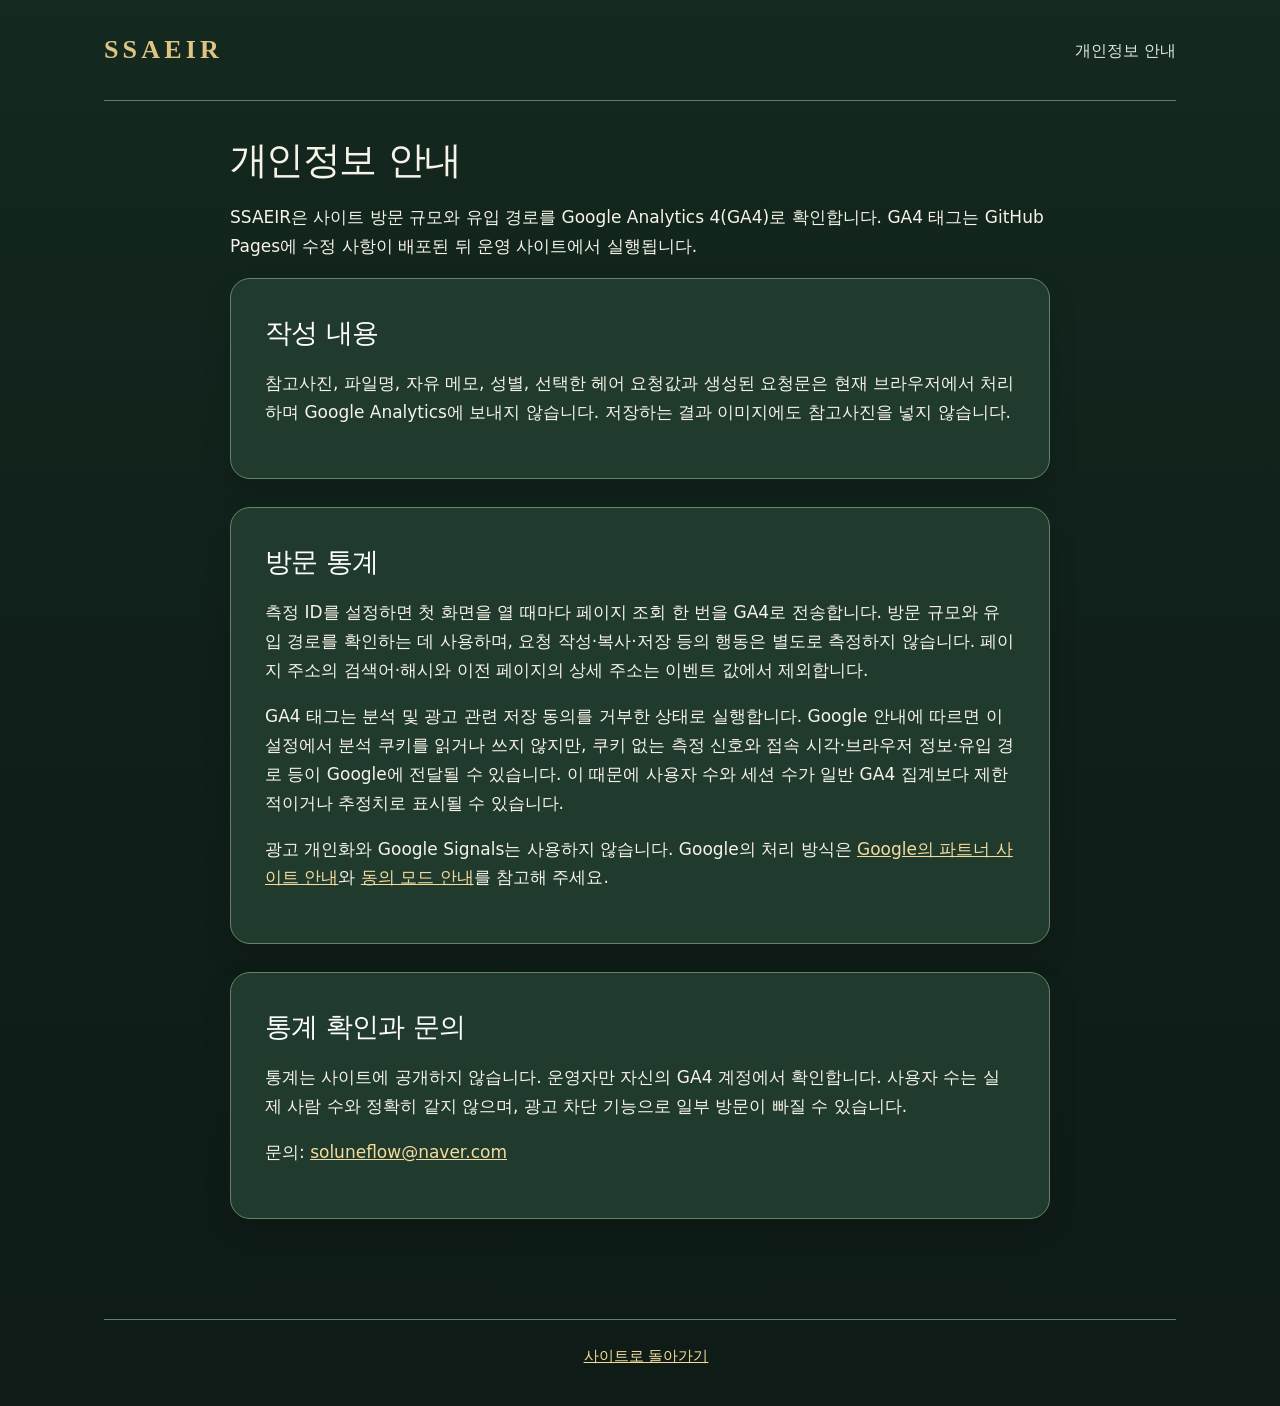
==== commit 84f401ea: "Use basic GA4 analytics and add search metadata" ====
--- a/privacy.html
+++ b/privacy.html
@@ -13,23 +13,24 @@
     <header class="site-header"><a class="brand brand-link" href="./index.html">SSAEIR</a><p>개인정보 안내</p></header>
     <main class="privacy-main">
       <h1>개인정보 안내</h1>
-      <p>현재 방문 통계는 비활성 상태입니다. 활성화하면 Cloudflare Web Analytics로 기본 방문 규모와 유입 경로를 확인합니다.</p>
+      <p>SSAEIR은 사이트 방문 규모와 유입 경로를 Google Analytics 4(GA4)로 확인합니다. GA4 태그는 GitHub Pages에 수정 사항이 배포된 뒤 운영 사이트에서 실행됩니다.</p>
       <section class="card">
         <h2>작성 내용</h2>
-        <p>참고사진, 파일명, 자유 메모, 성별, 선택한 헤어 요청값과 생성된 요청문은 현재 브라우저에서 처리하며 통계 서비스에 보내지 않습니다. 저장하는 결과 이미지에도 참고사진을 넣지 않습니다.</p>
+        <p>참고사진, 파일명, 자유 메모, 성별, 선택한 헤어 요청값과 생성된 요청문은 현재 브라우저에서 처리하며 Google Analytics에 보내지 않습니다. 저장하는 결과 이미지에도 참고사진을 넣지 않습니다.</p>
       </section>
       <section class="card">
         <h2>방문 통계</h2>
-        <p>통계를 활성화하면 Cloudflare의 스크립트를 불러와 방문 횟수, 페이지 조회, 유입 사이트를 측정합니다. 스크립트와 통계 신호를 받는 과정에서 접속 정보가 Cloudflare에 전달됩니다. Cloudflare는 이 서비스가 쿠키·브라우저 저장소·개인 식별용 지문을 사용하지 않는다고 설명합니다.</p>
-        <p>작성 내용은 사이트 주소에 붙이지 않습니다. Cloudflare는 URL의 검색어를 통계에 기록하지 않는다고 안내합니다. 자세한 처리 방식은 <a href="https://developers.cloudflare.com/web-analytics/about/">Cloudflare Web Analytics 안내</a>를 참고해 주세요.</p>
+        <p>측정 ID를 설정하면 첫 화면을 열 때마다 페이지 조회 한 번을 GA4로 전송합니다. 방문 규모와 유입 경로를 확인하는 데 사용하며, 요청 작성·복사·저장 등의 행동은 별도로 측정하지 않습니다. 페이지 주소의 검색어·해시와 이전 페이지의 상세 주소는 이벤트 값에서 제외합니다.</p>
+        <p>GA4 태그는 분석 및 광고 관련 저장 동의를 거부한 상태로 실행합니다. Google 안내에 따르면 이 설정에서 분석 쿠키를 읽거나 쓰지 않지만, 쿠키 없는 측정 신호와 접속 시각·브라우저 정보·유입 경로 등이 Google에 전달될 수 있습니다. 이 때문에 사용자 수와 세션 수가 일반 GA4 집계보다 제한적이거나 추정치로 표시될 수 있습니다.</p>
+        <p>광고 개인화와 Google Signals는 사용하지 않습니다. Google의 처리 방식은 <a href="https://policies.google.com/technologies/partner-sites?hl=ko">Google의 파트너 사이트 안내</a>와 <a href="https://developers.google.com/tag-platform/security/concepts/consent-mode?hl=ko">동의 모드 안내</a>를 참고해 주세요.</p>
       </section>
       <section class="card">
         <h2>통계 확인과 문의</h2>
-        <p>통계는 사이트에 공개하지 않으며 운영자만 자신의 Cloudflare 계정에서 확인합니다. 방문 횟수는 실제 사람 수와 다르고 재방문이 포함될 수 있습니다. 브라우저의 추적 차단 기능으로 일부 방문이 빠질 수 있습니다.</p>
+        <p>통계는 사이트에 공개하지 않습니다. 운영자만 자신의 GA4 계정에서 확인합니다. 사용자 수는 실제 사람 수와 정확히 같지 않으며, 광고 차단 기능으로 일부 방문이 빠질 수 있습니다.</p>
         <p>문의: <a href="mailto:soluneflow@naver.com">soluneflow@naver.com</a></p>
       </section>
     </main>
     <footer class="site-footer"><a href="./index.html">사이트로 돌아가기</a></footer>
   </div>
 </body>
-</html>+</html>
